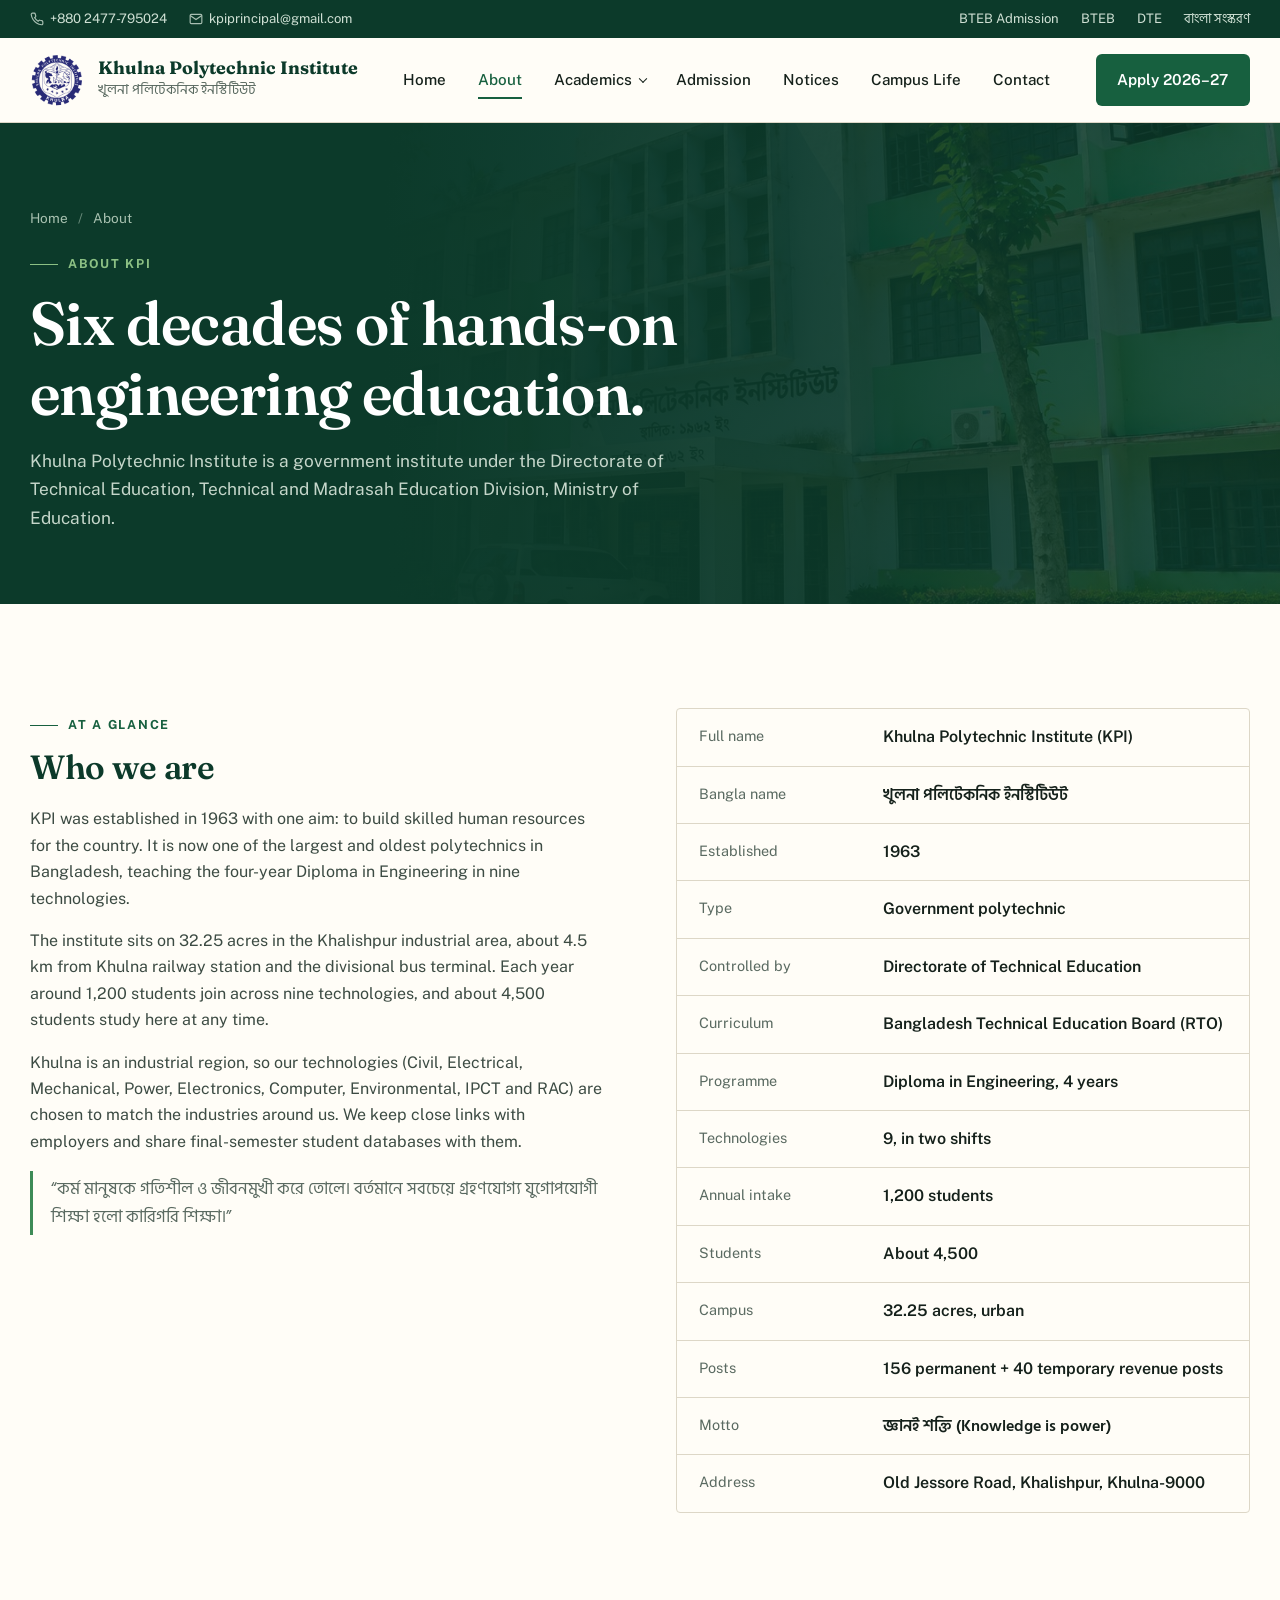
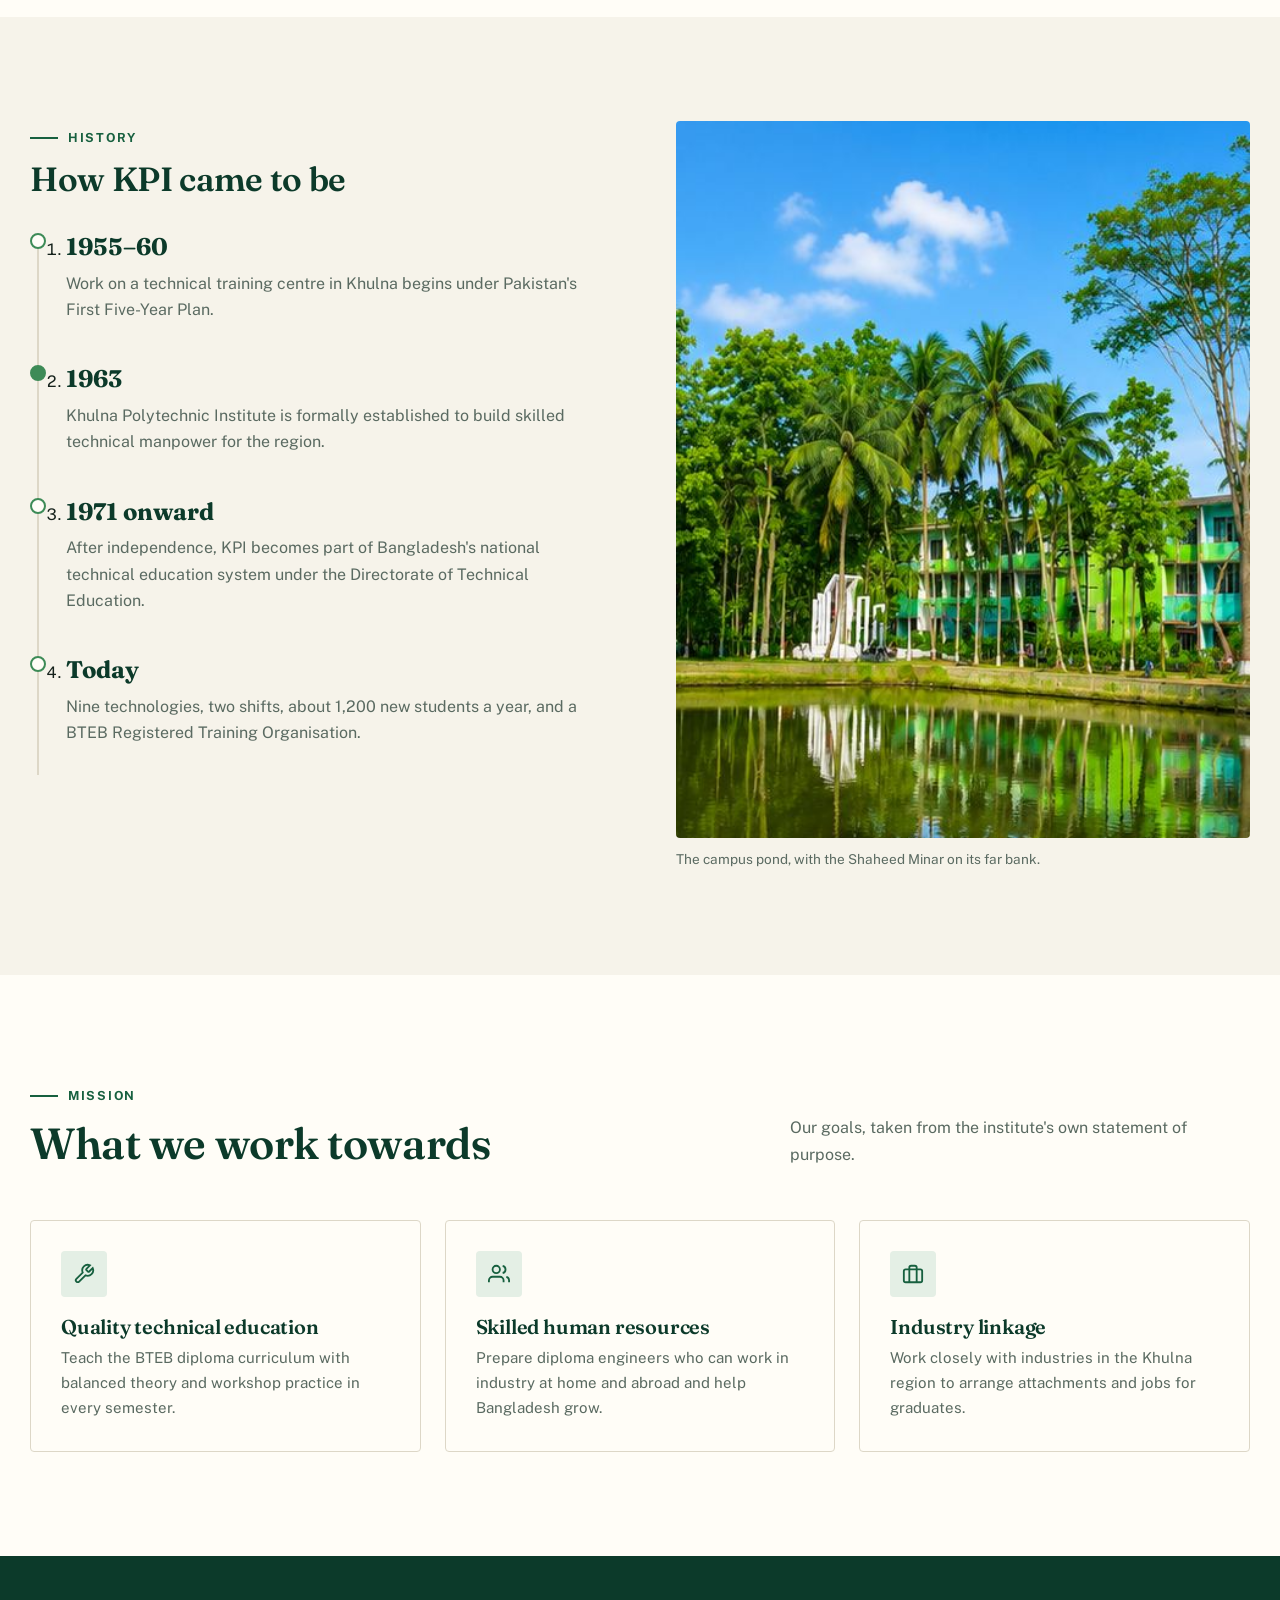
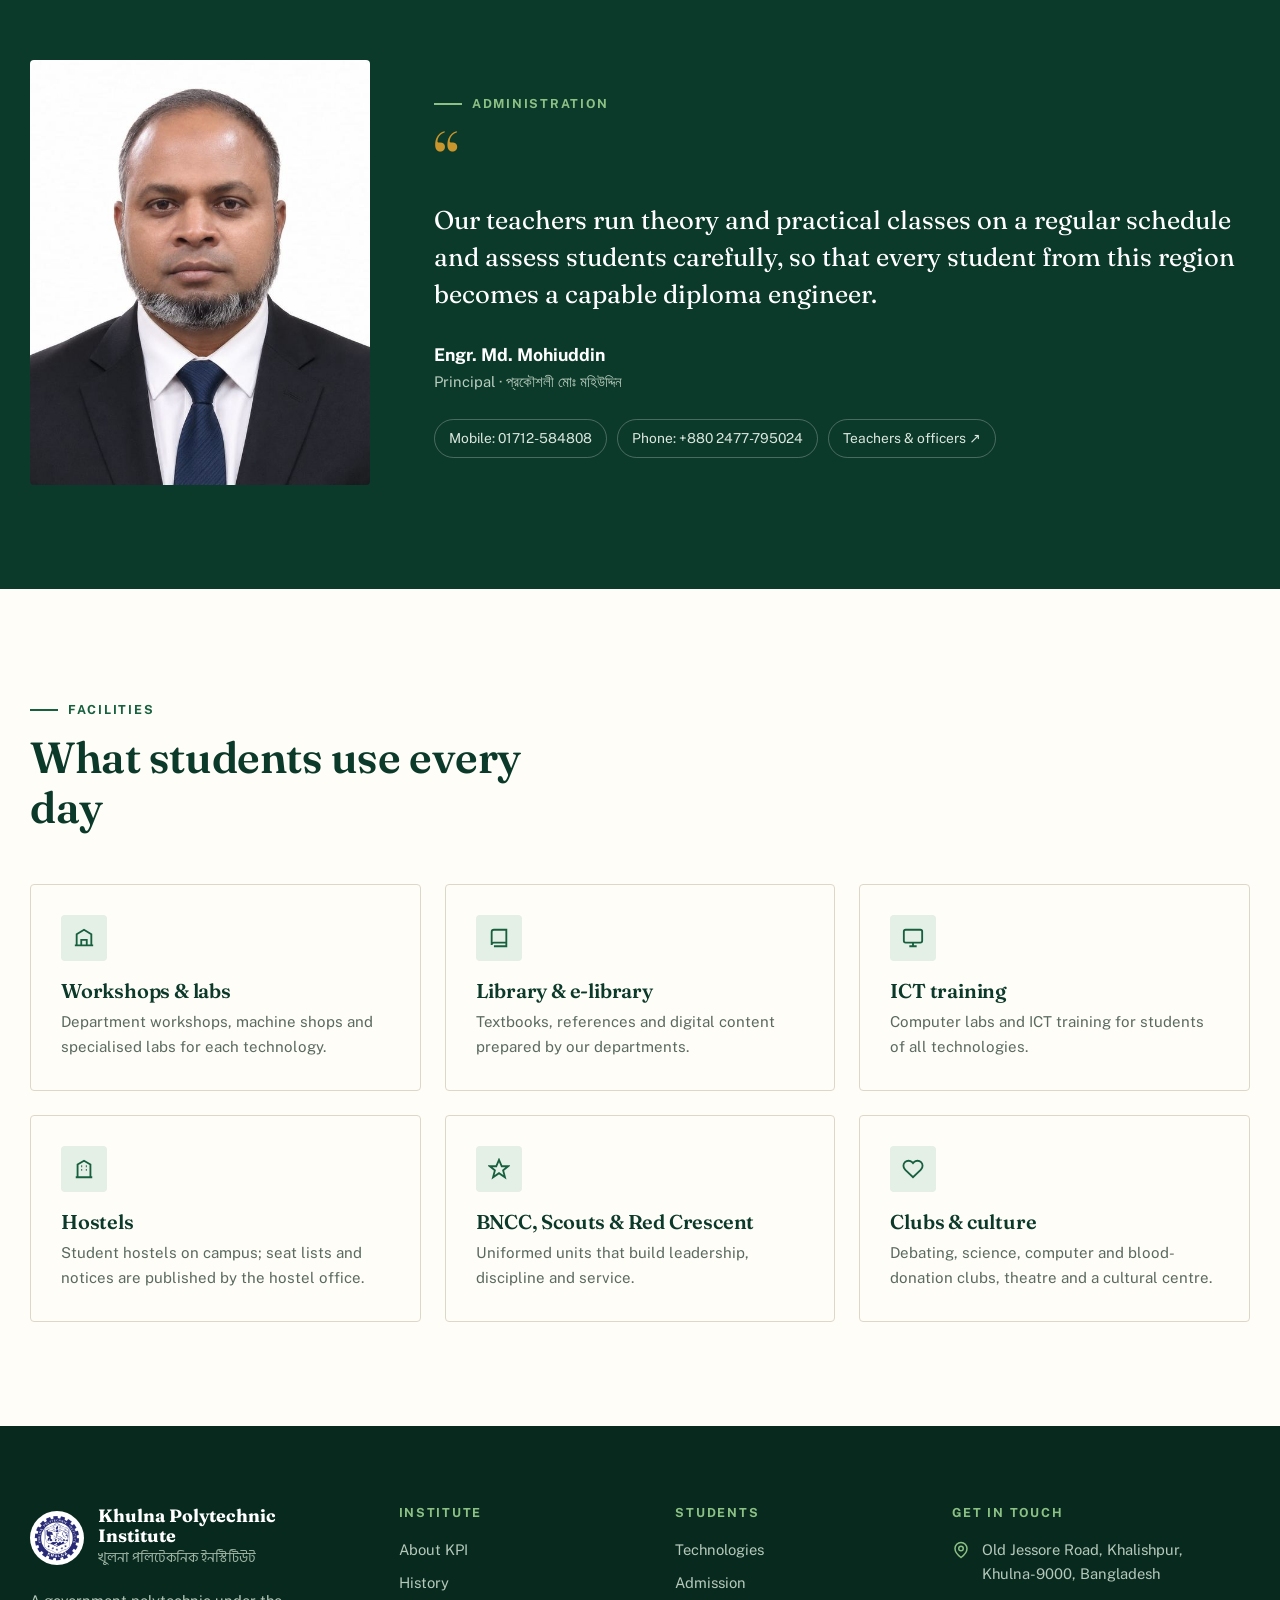
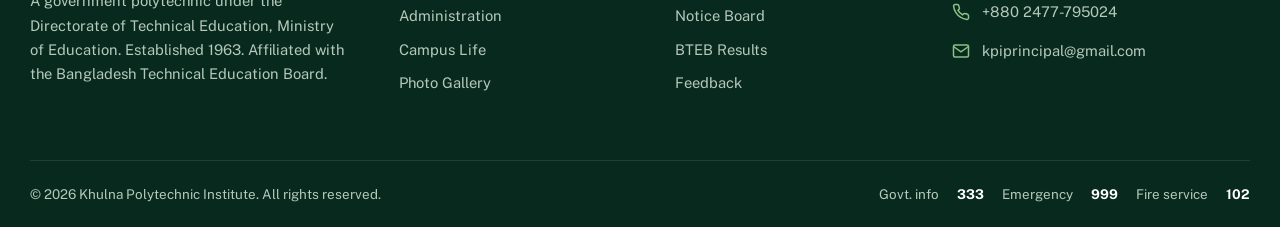
==== about.html @ 7070e3b2 "Khulna Polytechnic Institute website: 6-page HTML/CSS/JS site with green theme, plus homepage screen" ====
<!DOCTYPE html>
<html lang="en">
<head>
  <meta charset="UTF-8">
  <meta name="viewport" content="width=device-width, initial-scale=1.0">
  <title>About — Khulna Polytechnic Institute</title>
  <meta name="description" content="History, facts and administration of Khulna Polytechnic Institute, established in 1963 in Khalishpur, Khulna.">
  <meta name="theme-color" content="#0c3a2a">
  <link rel="icon" href="assets/img/kpi-logo.png">
  <link rel="preconnect" href="https://fonts.googleapis.com">
  <link rel="preconnect" href="https://fonts.gstatic.com" crossorigin>
  <link href="https://fonts.googleapis.com/css2?family=Fraunces:ital,opsz,wght@0,9..144,400;0,9..144,500;0,9..144,600;1,9..144,400&family=Hind+Siliguri:wght@400;500;600&family=Public+Sans:wght@400;500;600;700&display=swap" rel="stylesheet">
  <link rel="stylesheet" href="assets/css/style.css">
</head>
<body data-page="about">
<a class="skip" href="#main">Skip to content</a>

<div class="utility">
  <div class="wrap">
    <div class="contact-mini">
      <span><svg viewBox="0 0 24 24" fill="none" stroke="currentColor" stroke-width="2"><path d="M22 16.9v3a2 2 0 0 1-2.2 2 19.8 19.8 0 0 1-8.6-3.1 19.5 19.5 0 0 1-6-6A19.8 19.8 0 0 1 2.1 4.2 2 2 0 0 1 4.1 2h3a2 2 0 0 1 2 1.7c.1.9.4 1.8.7 2.7a2 2 0 0 1-.5 2.1L8 9.8a16 16 0 0 0 6 6l1.3-1.3a2 2 0 0 1 2.1-.4c.9.3 1.8.6 2.7.7a2 2 0 0 1 1.7 2z"/></svg>+880 2477-795024</span>
      <span><svg viewBox="0 0 24 24" fill="none" stroke="currentColor" stroke-width="2"><rect x="2" y="4" width="20" height="16" rx="2"/><path d="m22 6-10 7L2 6"/></svg>kpiprincipal@gmail.com</span>
    </div>
    <ul>
      <li><a href="https://btebadmission.gov.bd" target="_blank" rel="noopener">BTEB Admission</a></li>
      <li><a href="https://www.bteb.gov.bd" target="_blank" rel="noopener">BTEB</a></li>
      <li><a href="https://techedu.gov.bd" target="_blank" rel="noopener">DTE</a></li>
      <li><a href="https://khulna.polytech.gov.bd" target="_blank" rel="noopener" class="bn">বাংলা সংস্করণ</a></li>
    </ul>
  </div>
</div>

<header class="site-header">
  <div class="wrap">
    <a class="brand" href="index.html" aria-label="Khulna Polytechnic Institute — Home">
      <img src="assets/img/kpi-logo.png" alt="Khulna Polytechnic Institute logo" width="54" height="54">
      <span class="brand-text">
        <strong>Khulna Polytechnic Institute</strong>
        <small>খুলনা পলিটেকনিক ইনস্টিটিউট</small>
      </span>
    </a>

    <nav aria-label="Main">
      <ul class="nav" id="main-nav">
        <li><a href="index.html" data-page="home">Home</a></li>
        <li><a href="about.html" data-page="about" class="active" aria-current="page">About</a></li>
        <li class="has-drop">
          <a href="departments.html" data-page="departments">Academics</a>
          <div class="dropdown">
            <a href="departments.html#civil">Civil Technology <span>CT</span></a>
            <a href="departments.html#electrical">Electrical Technology <span>ET</span></a>
            <a href="departments.html#mechanical">Mechanical Technology <span>MT</span></a>
            <a href="departments.html#power">Power Technology <span>PT</span></a>
            <a href="departments.html#electronics">Electronics Technology <span>ENT</span></a>
            <a href="departments.html#computer">Computer Science &amp; Technology <span>CST</span></a>
            <a href="departments.html#environmental">Environmental Technology <span>ENVT</span></a>
            <a href="departments.html#ipct">Instrumentation &amp; Process Control <span>IPCT</span></a>
            <a href="departments.html#rac">Refrigeration &amp; Air Conditioning <span>RAC</span></a>
          </div>
        </li>
        <li><a href="admission.html" data-page="admission">Admission</a></li>
        <li><a href="notices.html" data-page="notices">Notices</a></li>
        <li><a href="index.html#campus-life" data-page="campus">Campus Life</a></li>
        <li><a href="contact.html" data-page="contact">Contact</a></li>
      </ul>
    </nav>

    <div class="header-cta">
      <a class="btn btn-primary" href="admission.html">Apply 2026–27</a>
      <button class="menu-toggle" aria-label="Open menu" aria-expanded="false" aria-controls="main-nav"><span></span></button>
    </div>
  </div>
</header>
<div class="scrim"></div>


<main id="main">
  <section class="page-hero">
    <div class="bg"><img src="assets/img/campus-main.jpg" alt=""></div>
    <div class="wrap">
      <ul class="crumbs"><li><a href="index.html">Home</a></li><li>About</li></ul>
      <span class="eyebrow">About KPI</span>
      <h1 class="reveal">Six decades of hands-on engineering education.</h1>
      <p class="reveal d1">Khulna Polytechnic Institute is a government institute under the Directorate of Technical Education, Technical and Madrasah Education Division, Ministry of Education.</p>
    </div>
  </section>

  <section class="section">
    <div class="wrap two-col">
      <div class="prose">
        <span class="eyebrow reveal">At a glance</span>
        <h2 class="reveal d1">Who we are</h2>
        <p class="reveal d2">KPI was established in 1963 with one aim: to build skilled human resources for the country. It is now one of the largest and oldest polytechnics in Bangladesh, teaching the four-year Diploma in Engineering in nine technologies.</p>
        <p class="reveal d2">The institute sits on 32.25 acres in the Khalishpur industrial area, about 4.5 km from Khulna railway station and the divisional bus terminal. Each year around 1,200 students join across nine technologies, and about 4,500 students study here at any time.</p>
        <p class="reveal d3">Khulna is an industrial region, so our technologies (Civil, Electrical, Mechanical, Power, Electronics, Computer, Environmental, IPCT and RAC) are chosen to match the industries around us. We keep close links with employers and share final-semester student databases with them.</p>
        <p class="bn-quote reveal d3">“কর্ম মানুষকে গতিশীল ও জীবনমুখী করে তোলে। বর্তমানে সবচেয়ে গ্রহণযোগ্য যুগোপযোগী শিক্ষা হলো কারিগরি শিক্ষা।”</p>
      </div>
      <div class="glance reveal d2">
        <dl>
          <div><dt>Full name</dt><dd>Khulna Polytechnic Institute (KPI)</dd></div>
          <div><dt>Bangla name</dt><dd class="bn">খুলনা পলিটেকনিক ইনস্টিটিউট</dd></div>
          <div><dt>Established</dt><dd>1963</dd></div>
          <div><dt>Type</dt><dd>Government polytechnic</dd></div>
          <div><dt>Controlled by</dt><dd>Directorate of Technical Education</dd></div>
          <div><dt>Curriculum</dt><dd>Bangladesh Technical Education Board (RTO)</dd></div>
          <div><dt>Programme</dt><dd>Diploma in Engineering, 4 years</dd></div>
          <div><dt>Technologies</dt><dd>9, in two shifts</dd></div>
          <div><dt>Annual intake</dt><dd>1,200 students</dd></div>
          <div><dt>Students</dt><dd>About 4,500</dd></div>
          <div><dt>Campus</dt><dd>32.25 acres, urban</dd></div>
          <div><dt>Posts</dt><dd>156 permanent + 40 temporary revenue posts</dd></div>
          <div><dt>Motto</dt><dd class="bn">জ্ঞানই শক্তি (Knowledge is power)</dd></div>
          <div><dt>Address</dt><dd>Old Jessore Road, Khalishpur, Khulna-9000</dd></div>
        </dl>
      </div>
    </div>
  </section>

  <section class="section alt" id="history">
    <div class="wrap two-col">
      <div>
        <span class="eyebrow reveal">History</span>
        <h2 class="reveal d1" style="font-size: 2.1rem; color: var(--forest); margin: 12px 0 28px">How KPI came to be</h2>
        <ol class="timeline">
          <li class="reveal"><b>1955–60</b><p>Work on a technical training centre in Khulna begins under Pakistan's First Five-Year Plan.</p></li>
          <li class="reveal d1 on"><b>1963</b><p>Khulna Polytechnic Institute is formally established to build skilled technical manpower for the region.</p></li>
          <li class="reveal d2"><b>1971 onward</b><p>After independence, KPI becomes part of Bangladesh's national technical education system under the Directorate of Technical Education.</p></li>
          <li class="reveal d3"><b>Today</b><p>Nine technologies, two shifts, about 1,200 new students a year, and a BTEB Registered Training Organisation.</p></li>
        </ol>
      </div>
      <figure class="reveal d2" style="margin: 0">
        <img src="assets/img/campus-pond.jpg" alt="Campus pond, palm trees and academic buildings" style="border-radius: 4px; width: 100%; aspect-ratio: 4/5; object-fit: cover" loading="lazy">
        <figcaption style="font-size: .85rem; color: var(--muted); margin-top: 10px">The campus pond, with the Shaheed Minar on its far bank.</figcaption>
      </figure>
    </div>
  </section>

  <section class="section">
    <div class="wrap">
      <div class="section-head">
        <div>
          <span class="eyebrow reveal">Mission</span>
          <h2 class="reveal d1">What we work towards</h2>
        </div>
        <p class="reveal d2">Our goals, taken from the institute's own statement of purpose.</p>
      </div>
      <div class="cards-3">
        <div class="card reveal">
          <div class="ico"><svg viewBox="0 0 24 24" fill="none" stroke="currentColor" stroke-width="2"><path d="M14.7 6.3a1 1 0 0 0 0 1.4l1.6 1.6a1 1 0 0 0 1.4 0l3.8-3.8a6 6 0 0 1-7.9 7.9l-6.9 6.9a2.1 2.1 0 0 1-3-3l6.9-6.9a6 6 0 0 1 7.9-7.9l-3.8 3.8z"/></svg></div>
          <h3>Quality technical education</h3>
          <p>Teach the BTEB diploma curriculum with balanced theory and workshop practice in every semester.</p>
        </div>
        <div class="card reveal d1">
          <div class="ico"><svg viewBox="0 0 24 24" fill="none" stroke="currentColor" stroke-width="2"><path d="M17 21v-2a4 4 0 0 0-4-4H5a4 4 0 0 0-4 4v2"/><circle cx="9" cy="7" r="4"/><path d="M23 21v-2a4 4 0 0 0-3-3.9M16 3.1a4 4 0 0 1 0 7.8"/></svg></div>
          <h3>Skilled human resources</h3>
          <p>Prepare diploma engineers who can work in industry at home and abroad and help Bangladesh grow.</p>
        </div>
        <div class="card reveal d2">
          <div class="ico"><svg viewBox="0 0 24 24" fill="none" stroke="currentColor" stroke-width="2"><rect x="2" y="7" width="20" height="14" rx="2"/><path d="M16 21V5a2 2 0 0 0-2-2h-4a2 2 0 0 0-2 2v16"/></svg></div>
          <h3>Industry linkage</h3>
          <p>Work closely with industries in the Khulna region to arrange attachments and jobs for graduates.</p>
        </div>
      </div>
    </div>
  </section>

  <section class="section dark" id="administration">
    <div class="wrap principal">
      <div class="principal-photo reveal">
        <img src="assets/img/principal.jpg" alt="Engr. Md. Mohiuddin, Principal" loading="lazy">
      </div>
      <div>
        <span class="eyebrow reveal">Administration</span>
        <blockquote class="reveal d1">
          <p>Our teachers run theory and practical classes on a regular schedule and assess students carefully, so that every student from this region becomes a capable diploma engineer.</p>
          <cite><b>Engr. Md. Mohiuddin</b><span>Principal · প্রকৌশলী মোঃ মহিউদ্দিন</span></cite>
        </blockquote>
        <div class="contact-pills reveal d2">
          <span class="pill">Mobile: 01712-584808</span>
          <span class="pill">Phone: +880 2477-795024</span>
          <a class="pill" href="https://khulna.polytech.gov.bd/pages/staff-profiles" target="_blank" rel="noopener">Teachers &amp; officers ↗</a>
        </div>
      </div>
    </div>
  </section>

  <section class="section">
    <div class="wrap">
      <div class="section-head">
        <div>
          <span class="eyebrow reveal">Facilities</span>
          <h2 class="reveal d1">What students use every day</h2>
        </div>
      </div>
      <div class="cards-3">
        <div class="card reveal"><div class="ico"><svg viewBox="0 0 24 24" fill="none" stroke="currentColor" stroke-width="2"><path d="M2 20h20M4 20V8l8-5 8 5v12M9 20v-6h6v6"/></svg></div><h3>Workshops &amp; labs</h3><p>Department workshops, machine shops and specialised labs for each technology.</p></div>
        <div class="card reveal d1"><div class="ico"><svg viewBox="0 0 24 24" fill="none" stroke="currentColor" stroke-width="2"><path d="M4 19.5A2.5 2.5 0 0 1 6.5 17H20V3H6.5A2.5 2.5 0 0 0 4 5.5v14zM20 17v4H6.5"/></svg></div><h3>Library &amp; e-library</h3><p>Textbooks, references and digital content prepared by our departments.</p></div>
        <div class="card reveal d2"><div class="ico"><svg viewBox="0 0 24 24" fill="none" stroke="currentColor" stroke-width="2"><rect x="2" y="3" width="20" height="14" rx="2"/><path d="M8 21h8M12 17v4"/></svg></div><h3>ICT training</h3><p>Computer labs and ICT training for students of all technologies.</p></div>
        <div class="card reveal"><div class="ico"><svg viewBox="0 0 24 24" fill="none" stroke="currentColor" stroke-width="2"><path d="M3 21h18M5 21V7l7-4 7 4v14M9 9h1M14 9h1M9 13h1M14 13h1"/></svg></div><h3>Hostels</h3><p>Student hostels on campus; seat lists and notices are published by the hostel office.</p></div>
        <div class="card reveal d1"><div class="ico"><svg viewBox="0 0 24 24" fill="none" stroke="currentColor" stroke-width="2"><path d="M12 2l3 7h7l-5.5 4.5 2 7.5L12 16.5 5.5 21l2-7.5L2 9h7z"/></svg></div><h3>BNCC, Scouts &amp; Red Crescent</h3><p>Uniformed units that build leadership, discipline and service.</p></div>
        <div class="card reveal d2"><div class="ico"><svg viewBox="0 0 24 24" fill="none" stroke="currentColor" stroke-width="2"><path d="M20.8 4.6a5.5 5.5 0 0 0-7.8 0L12 5.7l-1-1.1a5.5 5.5 0 0 0-7.8 7.8l1 1.1L12 21l7.8-7.5 1-1.1a5.5 5.5 0 0 0 0-7.8z"/></svg></div><h3>Clubs &amp; culture</h3><p>Debating, science, computer and blood-donation clubs, theatre and a cultural centre.</p></div>
      </div>
    </div>
  </section>
</main>

<footer class="site-footer">
  <div class="wrap">
    <div class="footer-top">
      <div>
        <a class="brand" href="index.html">
          <img src="assets/img/kpi-logo.png" alt="" width="54" height="54">
          <span class="brand-text">
            <strong>Khulna Polytechnic Institute</strong>
            <small>খুলনা পলিটেকনিক ইনস্টিটিউট</small>
          </span>
        </a>
        <p class="footer-about">A government polytechnic under the Directorate of Technical Education, Ministry of Education. Established 1963. Affiliated with the Bangladesh Technical Education Board.</p>
      </div>
      <div>
        <h4>Institute</h4>
        <ul class="footer-links">
          <li><a href="about.html">About KPI</a></li>
          <li><a href="about.html#history">History</a></li>
          <li><a href="about.html#administration">Administration</a></li>
          <li><a href="index.html#campus-life">Campus Life</a></li>
          <li><a href="index.html#gallery">Photo Gallery</a></li>
        </ul>
      </div>
      <div>
        <h4>Students</h4>
        <ul class="footer-links">
          <li><a href="departments.html">Technologies</a></li>
          <li><a href="admission.html">Admission</a></li>
          <li><a href="notices.html">Notice Board</a></li>
          <li><a href="https://www.bteb.gov.bd" target="_blank" rel="noopener">BTEB Results</a></li>
          <li><a href="contact.html">Feedback</a></li>
        </ul>
      </div>
      <div>
        <h4>Get in touch</h4>
        <ul class="footer-contact">
          <li><svg viewBox="0 0 24 24" fill="none" stroke="currentColor" stroke-width="2"><path d="M20 10c0 6-8 12-8 12S4 16 4 10a8 8 0 1 1 16 0z"/><circle cx="12" cy="10" r="3"/></svg><span>Old Jessore Road, Khalishpur,<br>Khulna-9000, Bangladesh</span></li>
          <li><svg viewBox="0 0 24 24" fill="none" stroke="currentColor" stroke-width="2"><path d="M22 16.9v3a2 2 0 0 1-2.2 2 19.8 19.8 0 0 1-8.6-3.1 19.5 19.5 0 0 1-6-6A19.8 19.8 0 0 1 2.1 4.2 2 2 0 0 1 4.1 2h3a2 2 0 0 1 2 1.7c.1.9.4 1.8.7 2.7a2 2 0 0 1-.5 2.1L8 9.8a16 16 0 0 0 6 6l1.3-1.3a2 2 0 0 1 2.1-.4c.9.3 1.8.6 2.7.7a2 2 0 0 1 1.7 2z"/></svg><a href="tel:+8802477795024">+880 2477-795024</a></li>
          <li><svg viewBox="0 0 24 24" fill="none" stroke="currentColor" stroke-width="2"><rect x="2" y="4" width="20" height="16" rx="2"/><path d="m22 6-10 7L2 6"/></svg><a href="mailto:kpiprincipal@gmail.com">kpiprincipal@gmail.com</a></li>
        </ul>
      </div>
    </div>
    <div class="footer-bottom">
      <span>© <span data-year>2026</span> Khulna Polytechnic Institute. All rights reserved.</span>
      <span class="hotlines">Govt. info <b>333</b> Emergency <b>999</b> Fire service <b>102</b></span>
    </div>
  </div>
</footer>

<button class="to-top" aria-label="Back to top"><svg viewBox="0 0 24 24" fill="none" stroke="currentColor" stroke-width="2.4"><path d="M12 19V5M5 12l7-7 7 7"/></svg></button>
<script src="assets/js/main.js"></script>

</body>
</html>
---- assets/css/style.css ----
/* ==========================================================
   Khulna Polytechnic Institute — main stylesheet
   ========================================================== */

:root {
  --forest: #0c3a2a;
  --forest-2: #114a36;
  --green: #17603f;
  --leaf: #3d8b57;
  --sprout: #8cc084;
  --mint: #e4efe5;
  --cream: #f6f3ea;
  --paper: #fffdf7;
  --ink: #15211b;
  --muted: #5a6a61;
  --line: #ddd7c7;
  --gold: #c8962c;
  --danger: #b4432f;

  --serif: "Fraunces", Georgia, "Times New Roman", serif;
  --sans: "Public Sans", "Segoe UI", system-ui, sans-serif;
  --bn: "Hind Siliguri", "Public Sans", sans-serif;

  --wrap: 1220px;
  --radius: 6px;
  --shadow: 0 1px 2px rgba(12, 58, 42, .06), 0 12px 32px -12px rgba(12, 58, 42, .18);
  --ease: cubic-bezier(.2, .7, .2, 1);
}

*,
*::before,
*::after { box-sizing: border-box; }

html { scroll-behavior: smooth; }

body {
  margin: 0;
  overflow-x: clip;
  font-family: var(--sans);
  font-size: 16px;
  line-height: 1.65;
  color: var(--ink);
  background: var(--paper);
  -webkit-font-smoothing: antialiased;
}

img { max-width: 100%; display: block; }
a { color: inherit; text-decoration: none; }
button { font: inherit; cursor: pointer; }
ul { margin: 0; padding: 0; list-style: none; }
h1, h2, h3, h4 { font-family: var(--serif); font-weight: 600; line-height: 1.15; margin: 0; letter-spacing: -.01em; }
p { margin: 0 0 1em; }
.bn { font-family: var(--bn); }

.wrap { width: min(var(--wrap), 100% - 40px); margin-inline: auto; }

.skip {
  position: absolute; left: -999px; top: 8px; z-index: 999;
  background: var(--gold); color: var(--ink); padding: 8px 14px; border-radius: var(--radius);
}
.skip:focus { left: 12px; }

:focus-visible { outline: 2px solid var(--gold); outline-offset: 3px; }

/* ---------- Buttons ---------- */
.btn {
  display: inline-flex; align-items: center; gap: .55em;
  padding: .85em 1.35em; border-radius: var(--radius);
  font-weight: 600; font-size: .95rem; border: 1.5px solid transparent;
  transition: background .25s var(--ease), color .25s var(--ease), border-color .25s, transform .25s var(--ease);
}
.btn svg { width: 16px; height: 16px; transition: transform .25s var(--ease); }
.btn:hover svg { transform: translateX(3px); }
.btn-primary { background: var(--green); color: #fff; }
.btn-primary:hover { background: var(--forest); }
.btn-gold { background: var(--gold); color: var(--forest); }
.btn-gold:hover { background: #dba940; }
.btn-ghost { border-color: currentColor; }
.btn-ghost:hover { background: var(--ink); color: var(--paper); border-color: var(--ink); }
.btn-ghost.light:hover { background: #fff; color: var(--forest); border-color: #fff; }

.link-arrow {
  display: inline-flex; align-items: center; gap: .4em;
  font-weight: 600; color: var(--green);
  border-bottom: 1.5px solid currentColor; padding-bottom: 2px;
}
.link-arrow:hover { color: var(--forest); }

/* ---------- Utility bar ---------- */
.utility {
  background: var(--forest); color: #cfe0d4; font-size: .82rem;
}
.utility .wrap { display: flex; justify-content: space-between; align-items: center; gap: 20px; min-height: 38px; }
.utility ul { display: flex; gap: 22px; flex-wrap: wrap; }
.utility a:hover { color: #fff; }
.utility .contact-mini { display: flex; gap: 22px; }
.utility .contact-mini span { display: inline-flex; align-items: center; gap: 6px; }
.utility svg { width: 14px; height: 14px; opacity: .8; }

/* ---------- Header ---------- */
.site-header {
  position: sticky; top: 0; z-index: 50;
  background: rgba(255, 253, 247, .94);
  backdrop-filter: saturate(1.4) blur(10px);
  border-bottom: 1px solid var(--line);
  transition: box-shadow .3s;
}
.site-header.scrolled { box-shadow: 0 6px 24px -14px rgba(12, 58, 42, .35); }
.site-header .wrap { display: flex; align-items: center; justify-content: space-between; gap: 24px; height: 84px; transition: height .3s var(--ease); }
.site-header.scrolled .wrap { height: 68px; }

.brand { display: flex; align-items: center; gap: 14px; }
.brand img { width: 54px; height: 54px; transition: width .3s, height .3s; }
.site-header.scrolled .brand img { width: 44px; height: 44px; }
.brand-text strong { display: block; font-family: var(--serif); font-size: 1.12rem; line-height: 1.15; color: var(--forest); }
.brand-text small { display: block; font-family: var(--bn); font-size: .86rem; color: var(--muted); }

.nav { display: flex; align-items: center; gap: 4px; }
.nav > li { position: relative; }
.nav > li > a {
  display: block; padding: 10px 14px; font-weight: 500; font-size: .95rem; color: var(--ink);
  position: relative;
}
.nav > li > a::after {
  content: ""; position: absolute; left: 14px; right: 14px; bottom: 4px; height: 2px;
  background: var(--green); transform: scaleX(0); transform-origin: left; transition: transform .3s var(--ease);
}
.nav > li > a:hover::after,
.nav > li > a.active::after { transform: scaleX(1); }
.nav > li > a.active { color: var(--green); }
.nav .has-drop > a { padding-right: 26px; }
.nav .has-drop > a::before {
  content: ""; position: absolute; right: 12px; top: 50%; width: 6px; height: 6px;
  border-right: 1.5px solid currentColor; border-bottom: 1.5px solid currentColor;
  transform: translateY(-70%) rotate(45deg);
}

.dropdown {
  position: absolute; top: calc(100% + 8px); left: 0; min-width: 300px;
  background: var(--paper); border: 1px solid var(--line); border-radius: var(--radius);
  box-shadow: var(--shadow); padding: 10px;
  opacity: 0; visibility: hidden; transform: translateY(8px);
  transition: opacity .25s, transform .25s var(--ease), visibility .25s;
}
.has-drop:hover .dropdown,
.has-drop:focus-within .dropdown { opacity: 1; visibility: visible; transform: translateY(0); }
.dropdown a { display: flex; justify-content: space-between; gap: 16px; padding: 8px 12px; border-radius: 4px; font-size: .92rem; }
.dropdown a span { color: var(--muted); font-size: .78rem; font-weight: 600; letter-spacing: .04em; }
.dropdown a:hover { background: var(--mint); color: var(--forest); }

.header-cta { display: flex; align-items: center; gap: 10px; }
.menu-toggle { display: none; background: none; border: 0; width: 44px; height: 44px; position: relative; }
.menu-toggle span,
.menu-toggle span::before,
.menu-toggle span::after {
  position: absolute; left: 11px; width: 22px; height: 2px; background: var(--forest); content: "";
  transition: transform .3s var(--ease), background .2s;
}
.menu-toggle span { top: 21px; }
.menu-toggle span::before { left: 0; top: -7px; }
.menu-toggle span::after { left: 0; top: 7px; }
.menu-open .menu-toggle span { background: transparent; }
.menu-open .menu-toggle span::before { transform: translateY(7px) rotate(45deg); }
.menu-open .menu-toggle span::after { transform: translateY(-7px) rotate(-45deg); }

/* ---------- Hero (home) ---------- */
.hero { position: relative; background: var(--cream); overflow: hidden; }
.hero .wrap {
  display: grid; grid-template-columns: 1.1fr 1fr; gap: 56px; align-items: center;
  padding: 72px 0 96px;
}
.eyebrow {
  display: inline-flex; align-items: center; gap: 10px;
  font-size: .78rem; font-weight: 700; letter-spacing: .14em; text-transform: uppercase; color: var(--green);
}
.eyebrow.bn { font-family: var(--bn); letter-spacing: 0; text-transform: none; font-size: .95rem; font-weight: 600; }
.eyebrow::before { content: ""; width: 28px; height: 1.5px; background: currentColor; }
.hero h1 { font-size: clamp(2.3rem, 4.2vw, 3.6rem); margin: 18px 0 22px; color: var(--forest); }
.hero h1 em { font-style: italic; font-weight: 400; color: var(--leaf); }
.hero-lead { font-size: 1.12rem; color: var(--muted); max-width: 52ch; }
.hero-actions { display: flex; gap: 12px; flex-wrap: wrap; margin-top: 30px; }
.hero-motto {
  display: flex; align-items: center; gap: 16px; margin-top: 42px; padding-top: 22px;
  border-top: 1px solid var(--line); color: var(--muted); font-size: .9rem;
}
.hero-motto strong { font-family: var(--bn); font-size: 1.5rem; color: var(--forest); font-weight: 600; }

.hero-media { position: relative; }
.hero-frame {
  position: relative; border-radius: 4px; overflow: hidden; aspect-ratio: 4 / 3.3;
  box-shadow: 0 30px 60px -30px rgba(12, 58, 42, .55);
}
.hero-frame img { width: 100%; height: 100%; object-fit: cover; animation: slowzoom 22s ease-in-out infinite alternate; }
@keyframes slowzoom { from { transform: scale(1.02); } to { transform: scale(1.12) translate(-1%, 1%); } }
.hero-media::before {
  content: ""; position: absolute; inset: 22px -22px -22px 22px; border: 1.5px solid var(--leaf); border-radius: 4px; z-index: -1;
}
.hero-caption {
  position: absolute; left: -28px; bottom: 34px; background: var(--forest); color: #fff;
  padding: 16px 20px; border-radius: 4px; max-width: 250px; box-shadow: var(--shadow);
}
.hero-caption b { display: block; font-family: var(--serif); font-size: 1.9rem; line-height: 1; color: var(--sprout); }
.hero-caption span { font-size: .84rem; color: #cfe0d4; }

/* ---------- Notice ticker ---------- */
.ticker { background: var(--green); color: #fff; }
.ticker .wrap { display: flex; align-items: stretch; height: 52px; overflow: hidden; }
.ticker-label {
  flex: none; display: flex; align-items: center; gap: 10px; padding-right: 22px; margin-right: 22px;
  border-right: 1px solid rgba(255, 255, 255, .25); font-weight: 700; font-size: .82rem; letter-spacing: .1em; text-transform: uppercase;
}
.pulse { width: 8px; height: 8px; border-radius: 50%; background: var(--gold); box-shadow: 0 0 0 0 rgba(200, 150, 44, .7); animation: pulse 1.8s infinite; }
@keyframes pulse { 70% { box-shadow: 0 0 0 10px rgba(200, 150, 44, 0); } 100% { box-shadow: 0 0 0 0 rgba(200, 150, 44, 0); } }
.ticker-track { position: relative; flex: 1; min-width: 0; overflow: hidden; mask-image: linear-gradient(90deg, transparent, #000 4%, #000 96%, transparent); }
.ticker-move { display: flex; gap: 56px; align-items: center; height: 100%; width: max-content; animation: ticker 40s linear infinite; }
.ticker:hover .ticker-move { animation-play-state: paused; }
.ticker-move a { font-family: var(--bn); white-space: nowrap; display: inline-flex; gap: 10px; align-items: center; }
.ticker-move a:hover { text-decoration: underline; }
.ticker-move time { font-family: var(--sans); font-size: .78rem; color: var(--sprout); font-weight: 600; }
@keyframes ticker { to { transform: translateX(-50%); } }

/* ---------- Sections ---------- */
.section { padding: 104px 0; }
.section.tight { padding: 72px 0; }
.section.alt { background: var(--cream); }
.section.dark { background: var(--forest); color: #e7efe9; }
.section-head { display: flex; justify-content: space-between; align-items: end; gap: 40px; margin-bottom: 52px; }
.section-head h2 { font-size: clamp(2rem, 3.4vw, 2.9rem); color: var(--forest); margin-top: 12px; max-width: 18ch; }
.section.dark .section-head h2 { color: #fff; }
.section.dark .eyebrow { color: var(--sprout); }
.section-head p { max-width: 46ch; color: var(--muted); margin: 0; }
.section.dark .section-head p { color: #b9cdbf; }

/* ---------- Facts strip ---------- */
.facts { border-bottom: 1px solid var(--line); background: var(--paper); }
.facts ul { display: grid; grid-template-columns: repeat(6, 1fr); }
.facts li { padding: 34px 20px; border-left: 1px solid var(--line); }
.facts li:first-child { border-left: 0; padding-left: 0; }
.facts b { display: block; font-family: var(--serif); font-size: 2.4rem; font-weight: 500; color: var(--forest); line-height: 1.05; }
.facts span { font-size: .86rem; color: var(--muted); }

/* ---------- About / intro ---------- */
.intro { display: grid; grid-template-columns: 1fr 1fr; gap: 80px; align-items: center; }
.intro-photos { position: relative; height: 560px; }
.intro-photos figure { margin: 0; position: absolute; overflow: hidden; border-radius: 4px; box-shadow: var(--shadow); }
.intro-photos figure img { width: 100%; height: 100%; object-fit: cover; transition: transform .8s var(--ease); }
.intro-photos figure:hover img { transform: scale(1.05); }
.intro-photos .p1 { left: 0; top: 0; width: 62%; height: 78%; }
.intro-photos .p2 { right: 0; bottom: 0; width: 52%; height: 52%; border: 8px solid var(--paper); }
.intro-photos .stamp {
  position: absolute; right: 8%; top: 6%; width: 128px; height: 128px; border-radius: 50%;
  background: var(--gold); color: var(--forest); display: grid; place-items: center; text-align: center;
  font-family: var(--serif); line-height: 1.05; font-size: .82rem; font-weight: 600;
  animation: spin 30s linear infinite;
}
.stamp b { font-size: 2rem; display: block; }
.stamp .inner { animation: spin 30s linear infinite reverse; }
@keyframes spin { to { transform: rotate(360deg); } }
.intro-text h2 { font-size: clamp(2rem, 3.2vw, 2.7rem); color: var(--forest); margin: 14px 0 22px; }
.intro-text p { color: var(--muted); }
.checks { display: grid; grid-template-columns: 1fr 1fr; gap: 12px 24px; margin: 26px 0 32px; }
.checks li { display: flex; gap: 10px; font-weight: 500; font-size: .95rem; }
.checks li::before {
  content: ""; flex: none; width: 18px; height: 18px; margin-top: 4px; border-radius: 50%;
  background: var(--mint) url("data:image/svg+xml,%3Csvg xmlns='http://www.w3.org/2000/svg' viewBox='0 0 24 24' fill='none' stroke='%2317603f' stroke-width='3'%3E%3Cpath d='M5 12l5 5L20 7'/%3E%3C/svg%3E") center/11px no-repeat;
}

/* ---------- Principal ---------- */
.principal { display: grid; grid-template-columns: 340px 1fr; gap: 64px; align-items: center; }
.principal-photo { position: relative; }
.principal-photo img { border-radius: 4px; aspect-ratio: 4 / 5; object-fit: cover; object-position: top; width: 100%; filter: saturate(.95); }
.principal-photo::after {
  content: ""; position: absolute; inset: auto -16px -16px auto; width: 60%; height: 60%;
  background: repeating-linear-gradient(-45deg, var(--sprout) 0 2px, transparent 2px 9px); opacity: .45; z-index: -1;
}
.principal blockquote { margin: 26px 0 0; }
.principal blockquote p {
  font-family: var(--serif); font-size: clamp(1.25rem, 2vw, 1.6rem); font-weight: 400; line-height: 1.45; color: #fff;
}
.principal blockquote p::before { content: "“"; display: block; font-size: 5rem; line-height: .6; color: var(--gold); margin-bottom: 14px; }
.principal cite { display: block; font-style: normal; margin-top: 26px; }
.principal cite b { display: block; color: #fff; font-size: 1.1rem; }
.principal cite span { color: #b9cdbf; font-size: .92rem; }
.principal .contact-pills { display: flex; flex-wrap: wrap; gap: 10px; margin-top: 24px; }
.pill {
  display: inline-flex; align-items: center; gap: 8px; padding: 7px 14px; border-radius: 99px;
  border: 1px solid rgba(255, 255, 255, .25); font-size: .86rem; color: #dbe7df;
}
.pill svg { width: 14px; height: 14px; }

/* ---------- Technologies list (home) ---------- */
.tech-list { border-top: 1px solid var(--line); position: relative; }
.tech-row {
  display: grid; grid-template-columns: 70px 1.3fr 1fr 150px 40px; align-items: center; gap: 20px;
  padding: 24px 6px; border-bottom: 1px solid var(--line); position: relative;
  transition: background .35s var(--ease), padding .35s var(--ease);
}
.tech-row:hover { background: var(--mint); padding-left: 20px; padding-right: 20px; }
.tech-row .num { font-family: var(--serif); color: var(--leaf); font-size: 1.05rem; }
.tech-row h3 { font-size: 1.45rem; color: var(--forest); }
.tech-row h3 small { display: block; font-family: var(--bn); font-weight: 400; font-size: .92rem; color: var(--muted); margin-top: 4px; letter-spacing: 0; }
.tech-row p { margin: 0; font-size: .92rem; color: var(--muted); }
.tech-row .seats { font-size: .85rem; color: var(--muted); }
.tech-row .seats b { display: block; font-family: var(--serif); font-size: 1.35rem; color: var(--ink); font-weight: 500; }
.tech-row .go {
  width: 40px; height: 40px; border-radius: 50%; border: 1px solid var(--line); display: grid; place-items: center;
  transition: background .3s, color .3s, transform .35s var(--ease), border-color .3s;
}
.tech-row .go svg { width: 16px; height: 16px; }
.tech-row:hover .go { background: var(--green); color: #fff; border-color: var(--green); transform: rotate(-45deg); }
.tech-thumb { display: none; }

.hover-preview {
  position: fixed; top: 0; left: 0; width: 280px; height: 200px; pointer-events: none; z-index: 40;
  border-radius: 4px; overflow: hidden; box-shadow: var(--shadow);
  opacity: 0; transform: translate(-50%, -50%) scale(.85); transition: opacity .25s, transform .3s var(--ease);
}
.hover-preview.show { opacity: 1; transform: translate(-50%, -50%) scale(1); }
.hover-preview img { width: 100%; height: 100%; object-fit: cover; }

/* ---------- Admission steps ---------- */
.steps { display: grid; grid-template-columns: repeat(4, 1fr); counter-reset: step; position: relative; }
.steps::before { content: ""; position: absolute; top: 27px; left: 28px; right: 12%; height: 1.5px; background: repeating-linear-gradient(90deg, var(--leaf) 0 6px, transparent 6px 12px); }
.step { position: relative; padding-right: 28px; }
.step::before {
  counter-increment: step; content: counter(step, decimal-leading-zero);
  display: grid; place-items: center; width: 56px; height: 56px; border-radius: 50%;
  background: var(--paper); border: 1.5px solid var(--leaf); color: var(--green);
  font-family: var(--serif); font-size: 1.1rem; font-weight: 600; margin-bottom: 22px; position: relative;
  transition: background .3s, color .3s;
}
.step:hover::before { background: var(--green); color: #fff; }
.step h3 { font-size: 1.2rem; margin-bottom: 8px; color: var(--forest); }
.step p { color: var(--muted); font-size: .94rem; }

.admit-banner {
  margin-top: 64px; display: grid; grid-template-columns: 1.3fr 1fr; overflow: hidden; border-radius: 4px; background: var(--forest); color: #fff;
}
.admit-banner .txt { padding: 48px; }
.admit-banner h3 { font-size: 2rem; margin: 10px 0 14px; }
.admit-banner p { color: #b9cdbf; }
.admit-banner img { width: 100%; height: 0; min-height: 100%; object-fit: cover; }

/* ---------- Notices & news ---------- */
.board { display: grid; grid-template-columns: 1.15fr 1fr; gap: 56px; }
.board-col h3 { font-size: 1.6rem; color: var(--forest); }
.board-top { display: flex; justify-content: space-between; align-items: center; gap: 12px; margin-bottom: 18px; flex-wrap: wrap; }

.tabs { display: flex; gap: 6px; flex-wrap: wrap; }
.tab {
  background: none; border: 1px solid var(--line); border-radius: 99px; padding: 6px 14px; font-size: .84rem; color: var(--muted);
  transition: all .2s;
}
.tab:hover { border-color: var(--green); color: var(--green); }
.tab.active { background: var(--green); border-color: var(--green); color: #fff; }

.notice-list li { border-bottom: 1px solid var(--line); }
.notice-list li.hide { display: none; }
.notice {
  display: grid; grid-template-columns: 64px 1fr auto; gap: 18px; align-items: center; padding: 16px 0;
  transition: padding .3s var(--ease);
}
.notice:hover { padding-left: 8px; }
.date-chip {
  text-align: center; border: 1px solid var(--line); border-radius: 4px; padding: 6px 0; background: var(--paper);
  line-height: 1.1; transition: background .3s, border-color .3s;
}
.notice:hover .date-chip { background: var(--green); border-color: var(--green); color: #fff; }
.date-chip b { display: block; font-family: var(--serif); font-size: 1.45rem; font-weight: 600; }
.date-chip span { font-size: .7rem; text-transform: uppercase; letter-spacing: .08em; }
.notice h4 { font-family: var(--bn); font-weight: 500; font-size: 1.02rem; line-height: 1.45; }
.tag {
  display: inline-block; font-size: .7rem; font-weight: 700; letter-spacing: .06em; text-transform: uppercase;
  padding: 3px 9px; border-radius: 3px; background: var(--mint); color: var(--green);
}
.tag.exam { background: #f3e7cc; color: #8a6114; }
.tag.admission { background: #dbe9f1; color: #245a78; }
.tag.new { background: var(--danger); color: #fff; }
.notice .meta { display: flex; gap: 8px; margin-top: 6px; }

.news-card { display: grid; grid-template-columns: 150px 1fr; gap: 20px; padding: 18px 0; border-bottom: 1px solid var(--line); }
.news-card:first-of-type { padding-top: 0; }
.news-card .thumb { overflow: hidden; border-radius: 4px; aspect-ratio: 4 / 3; }
.news-card .thumb img { width: 100%; height: 100%; object-fit: cover; transition: transform .6s var(--ease); }
.news-card:hover .thumb img { transform: scale(1.08); }
.news-card time { font-size: .8rem; color: var(--leaf); font-weight: 600; }
.news-card h4 { font-family: var(--bn); font-weight: 600; font-size: 1.05rem; line-height: 1.45; margin: 4px 0 6px; }
.news-card p { font-size: .9rem; color: var(--muted); margin: 0; }

/* ---------- Campus life ---------- */
.life-grid { display: grid; grid-template-columns: repeat(12, 1fr); grid-auto-rows: 120px; gap: 16px; }
.life-card { position: relative; overflow: hidden; border-radius: 4px; color: #fff; }
.life-card img { position: absolute; inset: 0; width: 100%; height: 100%; object-fit: cover; transition: transform .8s var(--ease); }
.life-card::after { content: ""; position: absolute; inset: 0; background: linear-gradient(180deg, transparent 40%, rgba(7, 34, 24, .88)); }
.life-card:hover img { transform: scale(1.06); }
.life-card .cap { position: absolute; left: 22px; right: 22px; bottom: 20px; z-index: 1; }
.life-card h3 { font-size: 1.35rem; }
.life-card p { margin: 6px 0 0; font-size: .88rem; color: #d4e2d8; max-width: 40ch; }
.lc-1 { grid-column: span 5; grid-row: span 4; }
.lc-2 { grid-column: span 4; grid-row: span 2; }
.lc-3 { grid-column: span 3; grid-row: span 2; }
.lc-4 { grid-column: span 7; grid-row: span 2; background: var(--mint); color: var(--ink); padding: 22px 26px; display: flex; align-items: center; }
.lc-4::after { display: none; }
.clubs { display: flex; flex-wrap: wrap; gap: 8px; }
.clubs li {
  font-size: .86rem; padding: 6px 14px; border-radius: 99px; background: var(--paper); border: 1px solid #cfe0d2; color: var(--forest);
  transition: background .2s, color .2s;
}
.clubs li:hover { background: var(--green); color: #fff; }

/* ---------- Gallery ---------- */
.gallery { columns: 4 240px; column-gap: 14px; }
.gallery button {
  display: block; width: 100%; margin: 0 0 14px; padding: 0; border: 0; background: none; border-radius: 4px; overflow: hidden; position: relative;
  break-inside: avoid;
}
.gallery img { width: 100%; transition: transform .6s var(--ease), filter .4s; }
.gallery button:hover img { transform: scale(1.05); filter: brightness(.82); }
.gallery button::after {
  content: "+"; position: absolute; right: 12px; bottom: 12px; width: 34px; height: 34px; border-radius: 50%;
  background: var(--paper); color: var(--forest); display: grid; place-items: center; font-size: 1.3rem; line-height: 1;
  opacity: 0; transform: scale(.6); transition: all .3s var(--ease);
}
.gallery button:hover::after { opacity: 1; transform: scale(1); }

.lightbox {
  position: fixed; inset: 0; z-index: 100; background: rgba(6, 25, 18, .94); display: grid; place-items: center; padding: 40px;
  opacity: 0; visibility: hidden; transition: opacity .3s, visibility .3s;
}
.lightbox.open { opacity: 1; visibility: visible; }
.lightbox figure { margin: 0; max-width: 1100px; text-align: center; transform: scale(.94); transition: transform .35s var(--ease); }
.lightbox.open figure { transform: scale(1); }
.lightbox img { max-height: 78vh; margin: 0 auto; border-radius: 4px; }
.lightbox figcaption { color: #cfe0d4; margin-top: 14px; font-size: .95rem; }
.lb-btn {
  position: absolute; width: 48px; height: 48px; border-radius: 50%; border: 1px solid rgba(255, 255, 255, .3);
  background: transparent; color: #fff; font-size: 1.4rem; display: grid; place-items: center; transition: background .2s;
}
.lb-btn:hover { background: rgba(255, 255, 255, .12); }
.lb-close { top: 24px; right: 24px; }
.lb-prev { left: 24px; top: 50%; }
.lb-next { right: 24px; top: 50%; }

/* ---------- Quick links ---------- */
.quick { display: grid; grid-template-columns: repeat(4, 1fr); gap: 1px; background: rgba(255, 255, 255, .14); border: 1px solid rgba(255, 255, 255, .14); }
.quick a { background: var(--forest); padding: 28px 26px; display: flex; flex-direction: column; gap: 6px; transition: background .3s; position: relative; }
.quick a:hover { background: var(--forest-2); }
.quick a b { font-family: var(--serif); font-size: 1.15rem; color: #fff; font-weight: 500; }
.quick a span { font-size: .86rem; color: #a9c2b1; }
.quick a::after {
  content: "↗"; position: absolute; top: 22px; right: 22px; color: var(--sprout); transition: transform .3s var(--ease);
}
.quick a:hover::after { transform: translate(3px, -3px); }

/* ---------- Footer ---------- */
.site-footer { background: #082a1e; color: #b5c8bb; font-size: .92rem; }
.footer-top { display: grid; grid-template-columns: 1.4fr 1fr 1fr 1.3fr; gap: 48px; padding: 80px 0 56px; }
.site-footer h4 { font-family: var(--sans); font-size: .78rem; letter-spacing: .14em; text-transform: uppercase; color: var(--sprout); margin-bottom: 18px; font-weight: 700; }
.site-footer .brand-text strong { color: #fff; }
.site-footer .brand-text small { color: #9db3a4; }
.site-footer .brand img { background: #fff; border-radius: 50%; padding: 3px; }
.footer-about { margin-top: 20px; max-width: 36ch; }
.footer-links li { margin-bottom: 9px; }
.footer-links a:hover { color: #fff; }
.footer-contact li { display: flex; gap: 12px; margin-bottom: 14px; }
.footer-contact svg { flex: none; width: 18px; height: 18px; margin-top: 3px; color: var(--sprout); }
.footer-contact a:hover { color: #fff; }
.footer-bottom { border-top: 1px solid rgba(255, 255, 255, .1); padding: 22px 0; display: flex; justify-content: space-between; gap: 20px; flex-wrap: wrap; font-size: .84rem; }
.hotlines { display: flex; gap: 18px; }
.hotlines b { color: #fff; }

.to-top {
  position: fixed; right: 22px; bottom: 22px; z-index: 60; width: 46px; height: 46px; border-radius: 50%;
  background: var(--green); color: #fff; border: 0; display: grid; place-items: center; box-shadow: var(--shadow);
  opacity: 0; transform: translateY(16px); pointer-events: none; transition: all .3s var(--ease);
}
.to-top.show { opacity: 1; transform: none; pointer-events: auto; }
.to-top:hover { background: var(--forest); }
.to-top svg { width: 18px; height: 18px; }

/* ---------- Inner page hero ---------- */
.page-hero { position: relative; background: var(--forest); color: #fff; overflow: hidden; }
.page-hero .bg { position: absolute; inset: 0; }
.page-hero .bg img { width: 100%; height: 100%; object-fit: cover; opacity: .28; transform: scale(1.06); animation: slowzoom 24s ease-in-out infinite alternate; }
.page-hero .bg::after { content: ""; position: absolute; inset: 0; background: linear-gradient(90deg, var(--forest) 30%, rgba(12, 58, 42, .4)); }
.page-hero .wrap { position: relative; padding: 84px 0 72px; }
.crumbs { display: flex; gap: 10px; font-size: .85rem; color: #a9c2b1; margin-bottom: 18px; }
.crumbs a:hover { color: #fff; }
.crumbs li + li::before { content: "/"; margin-right: 10px; opacity: .6; }
.page-hero h1 { font-size: clamp(2.4rem, 5vw, 3.8rem); max-width: 18ch; }
.page-hero p { color: #c5d6ca; max-width: 58ch; margin: 18px 0 0; font-size: 1.08rem; }
.page-hero .eyebrow { color: var(--sprout); margin-bottom: 14px; }

/* ---------- Content blocks (inner pages) ---------- */
.two-col { display: grid; grid-template-columns: 1fr 1fr; gap: 72px; align-items: start; }
.prose h2 { font-size: 2.1rem; color: var(--forest); margin: 12px 0 20px; }
.prose h3 { font-size: 1.4rem; color: var(--forest); margin: 32px 0 12px; }
.prose p { color: #3c4b43; }
.prose .bn-quote { font-family: var(--bn); font-size: 1.05rem; border-left: 3px solid var(--leaf); padding: 4px 0 4px 18px; color: var(--muted); }

.glance { border: 1px solid var(--line); border-radius: 4px; background: var(--paper); }
.glance dl { margin: 0; }
.glance div { display: grid; grid-template-columns: 170px 1fr; gap: 14px; padding: 15px 22px; border-bottom: 1px solid var(--line); }
.glance div:last-child { border-bottom: 0; }
.glance dt { color: var(--muted); font-size: .9rem; }
.glance dd { margin: 0; font-weight: 600; }

.timeline { position: relative; padding-left: 36px; }
.timeline::before { content: ""; position: absolute; left: 7px; top: 8px; bottom: 8px; width: 1.5px; background: var(--line); }
.timeline li { position: relative; padding-bottom: 36px; }
.timeline li::before {
  content: ""; position: absolute; left: -36px; top: 6px; width: 16px; height: 16px; border-radius: 50%;
  background: var(--paper); border: 2px solid var(--leaf);
}
.timeline li.on::before { background: var(--leaf); }
.timeline b { font-family: var(--serif); font-size: 1.5rem; color: var(--forest); display: block; }
.timeline p { margin: 4px 0 0; color: var(--muted); }

.cards-3 { display: grid; grid-template-columns: repeat(3, 1fr); gap: 24px; }
.card {
  background: var(--paper); border: 1px solid var(--line); border-radius: 4px; padding: 30px;
  transition: transform .35s var(--ease), box-shadow .35s, border-color .3s;
}
.card:hover { transform: translateY(-4px); box-shadow: var(--shadow); border-color: transparent; }
.card .ico { width: 46px; height: 46px; border-radius: 4px; background: var(--mint); color: var(--green); display: grid; place-items: center; margin-bottom: 18px; }
.card .ico svg { width: 22px; height: 22px; }
.card h3 { font-size: 1.25rem; color: var(--forest); margin-bottom: 8px; }
.card p { color: var(--muted); font-size: .94rem; margin: 0; }

/* Departments page */
.dept-filter { display: flex; gap: 8px; flex-wrap: wrap; margin-bottom: 36px; }
.dept-grid { display: grid; grid-template-columns: repeat(3, 1fr); gap: 28px; }
.dept-card {
  background: var(--paper); border: 1px solid var(--line); border-radius: 4px; overflow: hidden; display: flex; flex-direction: column;
  transition: transform .4s var(--ease), box-shadow .4s, opacity .35s;
  scroll-margin-top: 110px;
}
.dept-card:hover { transform: translateY(-6px); box-shadow: var(--shadow); }
.dept-card.dim { opacity: .25; transform: scale(.98); }
.dept-card .img { position: relative; aspect-ratio: 16 / 10; overflow: hidden; }
.dept-card .img img { width: 100%; height: 100%; object-fit: cover; transition: transform .8s var(--ease); }
.dept-card:hover .img img { transform: scale(1.07); }
.dept-card .code {
  position: absolute; left: 16px; top: 16px; background: var(--paper); color: var(--forest);
  font-weight: 700; font-size: .78rem; letter-spacing: .08em; padding: 5px 10px; border-radius: 3px;
}
.dept-card .body { padding: 26px; display: flex; flex-direction: column; flex: 1; }
.dept-card h3 { font-size: 1.4rem; color: var(--forest); }
.dept-card .bn { color: var(--muted); font-size: .92rem; margin: 2px 0 12px; }
.dept-card p { color: var(--muted); font-size: .93rem; }
.dept-card .labs { display: flex; flex-wrap: wrap; gap: 6px; margin: 4px 0 20px; }
.dept-card .labs li { font-size: .76rem; background: var(--mint); color: var(--green); padding: 3px 9px; border-radius: 3px; }
.dept-card .foot { margin-top: auto; display: flex; justify-content: space-between; align-items: center; padding-top: 16px; border-top: 1px solid var(--line); font-size: .86rem; color: var(--muted); }
.dept-card .foot b { color: var(--ink); font-family: var(--serif); font-size: 1.2rem; font-weight: 600; }
.dept-card:target { outline: 2px solid var(--gold); outline-offset: 4px; }

/* Tables */
.table-wrap { overflow-x: auto; border: 1px solid var(--line); border-radius: 4px; background: var(--paper); }
table { width: 100%; border-collapse: collapse; font-size: .95rem; }
th, td { text-align: left; padding: 14px 18px; border-bottom: 1px solid var(--line); }
th { background: var(--cream); font-size: .78rem; letter-spacing: .08em; text-transform: uppercase; color: var(--muted); font-weight: 700; }
tbody tr { transition: background .2s; }
tbody tr:hover { background: var(--mint); }
tfoot td { font-weight: 700; background: var(--cream); }
td.bn { font-size: 1rem; }
td .tag { white-space: nowrap; }

/* Accordion */
.faq details { border-bottom: 1px solid var(--line); }
.faq summary {
  list-style: none; cursor: pointer; padding: 22px 40px 22px 0; position: relative; font-family: var(--serif); font-size: 1.2rem; color: var(--forest); font-weight: 500;
}
.faq summary::-webkit-details-marker { display: none; }
.faq summary::after {
  content: ""; position: absolute; right: 8px; top: 50%; width: 12px; height: 12px; margin-top: -8px;
  border-right: 2px solid var(--green); border-bottom: 2px solid var(--green); transform: rotate(45deg); transition: transform .3s var(--ease);
}
.faq details[open] summary::after { transform: rotate(-135deg); margin-top: -2px; }
.faq .ans { padding: 0 0 22px; color: var(--muted); max-width: 70ch; }
.faq details[open] .ans { animation: fadeDown .35s var(--ease); }
@keyframes fadeDown { from { opacity: 0; transform: translateY(-6px); } }

/* Notices page */
.notice-tools { display: flex; justify-content: space-between; gap: 16px; flex-wrap: wrap; margin-bottom: 26px; }
.search {
  display: flex; align-items: center; gap: 10px; border: 1px solid var(--line); border-radius: var(--radius); padding: 0 14px; background: var(--paper); min-width: 300px;
}
.search svg { width: 18px; height: 18px; color: var(--muted); }
.search input { border: 0; outline: 0; background: none; padding: 12px 0; font: inherit; width: 100%; }
.search:focus-within { border-color: var(--green); box-shadow: 0 0 0 3px var(--mint); }
.empty { padding: 40px; text-align: center; color: var(--muted); display: none; }

/* Contact page */
.contact-grid { display: grid; grid-template-columns: 1fr 1.2fr; gap: 64px; align-items: start; }
.contact-cards { display: grid; gap: 16px; }
.contact-cards .card { display: flex; gap: 18px; padding: 24px; }
.contact-cards .card .ico { margin: 0; flex: none; }
.contact-cards .card h3 { font-size: 1.05rem; margin-bottom: 4px; }
.form { background: var(--cream); padding: 40px; border-radius: 4px; }
.form h2 { font-size: 1.9rem; color: var(--forest); margin-bottom: 8px; }
.form > p { color: var(--muted); }
.field { margin-bottom: 18px; position: relative; }
.field-row { display: grid; grid-template-columns: 1fr 1fr; gap: 16px; }
.field label { display: block; font-size: .86rem; font-weight: 600; margin-bottom: 6px; }
.field input,
.field select,
.field textarea {
  width: 100%; font: inherit; padding: 12px 14px; border: 1px solid var(--line); border-radius: var(--radius); background: var(--paper);
  transition: border-color .2s, box-shadow .2s;
}
.field textarea { min-height: 130px; resize: vertical; }
.field input:focus,
.field select:focus,
.field textarea:focus { outline: 0; border-color: var(--green); box-shadow: 0 0 0 3px rgba(61, 139, 87, .18); }
.field .err { display: none; color: var(--danger); font-size: .8rem; margin-top: 4px; }
.field.invalid input,
.field.invalid textarea,
.field.invalid select { border-color: var(--danger); }
.field.invalid .err { display: block; }
.form-ok { display: none; background: var(--mint); color: var(--forest); padding: 14px 18px; border-radius: var(--radius); margin-top: 16px; font-weight: 500; }
.form-ok.show { display: block; animation: fadeDown .35s var(--ease); }
.map { border: 0; width: 100%; height: 420px; border-radius: 4px; filter: grayscale(.25) contrast(1.05); }

/* ---------- Reveal animations ---------- */
.js .reveal { opacity: 0; transform: translateY(28px); transition: opacity .8s var(--ease), transform .8s var(--ease); }
.js .reveal.in { opacity: 1; transform: none; }
.reveal.d1 { transition-delay: .08s; }
.reveal.d2 { transition-delay: .16s; }
.reveal.d3 { transition-delay: .24s; }
.reveal.d4 { transition-delay: .32s; }
.hero .reveal { transition-duration: 1s; }
.tech-row.reveal { transition: opacity .8s var(--ease), transform .8s var(--ease), background .35s var(--ease), padding .35s var(--ease); }
.dept-card.reveal { transition: opacity .8s var(--ease), transform .5s var(--ease), box-shadow .4s; }
.card.reveal { transition: opacity .8s var(--ease), transform .5s var(--ease), box-shadow .35s, border-color .3s; }
.line-reveal { display: block; overflow: hidden; }
.line-reveal > span { display: block; transform: translateY(105%); animation: lineUp 1s var(--ease) forwards; }
.line-reveal:nth-child(2) > span { animation-delay: .12s; }
.line-reveal:nth-child(3) > span { animation-delay: .24s; }
@keyframes lineUp { to { transform: none; } }

@media (prefers-reduced-motion: reduce) {
  *, *::before, *::after { animation-duration: .01ms !important; animation-iteration-count: 1 !important; transition-duration: .01ms !important; scroll-behavior: auto !important; }
  .js .reveal { opacity: 1; transform: none; }
}

/* ---------- Responsive ---------- */
@media (max-width: 1100px) {
  .facts ul { grid-template-columns: repeat(3, 1fr); }
  .facts li:nth-child(4) { border-left: 0; padding-left: 0; }
  .facts li:nth-child(n + 4) { border-top: 1px solid var(--line); }
  .footer-top { grid-template-columns: 1fr 1fr; }
  .dept-grid { grid-template-columns: repeat(2, 1fr); }
  .quick { grid-template-columns: repeat(2, 1fr); }
}

@media (max-width: 980px) {
  .menu-toggle { display: block; }
  .header-cta .btn { display: none; }
  .nav {
    position: fixed; inset: 0 0 0 auto; top: 0; width: min(340px, 86vw); height: 100vh; background: var(--paper);
    flex-direction: column; align-items: stretch; gap: 0; padding: 96px 24px 24px; overflow-y: auto;
    transform: translateX(100%); visibility: hidden; transition: transform .4s var(--ease), visibility .4s;
  }
  .menu-open .nav { transform: none; visibility: visible; box-shadow: -20px 0 50px rgba(0, 0, 0, .15); }
  .nav > li > a { padding: 14px 4px; border-bottom: 1px solid var(--line); }
  .nav > li > a::after { display: none; }
  .dropdown { position: static; opacity: 1; visibility: visible; transform: none; box-shadow: none; border: 0; padding: 4px 0 8px 10px; min-width: 0; display: none; }
  .has-drop.open .dropdown { display: block; }
  .menu-toggle { position: relative; z-index: 2; }
  .scrim { position: fixed; inset: 0; background: rgba(6, 25, 18, .45); opacity: 0; visibility: hidden; transition: .3s; z-index: 1; }
  .menu-open .scrim { opacity: 1; visibility: visible; }
  .nav { z-index: 2; }

  .hero .wrap,
  .intro,
  .principal,
  .board,
  .two-col,
  .contact-grid,
  .admit-banner { grid-template-columns: minmax(0, 1fr); }
  .hero .wrap > *, .intro > *, .board > *, .two-col > *, .contact-grid > * { min-width: 0; }
  .hero .wrap { padding: 48px 0 72px; gap: 48px; }
  .admit-banner img { height: 260px; min-height: 0; }
  .hero-caption { left: 12px; }
  .intro { gap: 48px; }
  .intro-photos { height: 440px; }
  .principal { gap: 40px; }
  .principal-photo { max-width: 300px; }
  .steps { grid-template-columns: 1fr 1fr; gap: 36px 0; }
  .steps::before { display: none; }
  .cards-3 { grid-template-columns: 1fr 1fr; }
  .tech-row { grid-template-columns: 50px 1fr 40px; }
  .tech-row p,
  .tech-row .seats { display: none; }
  .life-grid { grid-template-columns: 1fr 1fr; grid-auto-rows: 200px; }
  .lc-1, .lc-2, .lc-3 { grid-column: span 1; grid-row: span 1; }
  .lc-1 { grid-column: span 2; }
  .lc-4 { grid-column: span 2; grid-row: auto; }
  .section-head { flex-direction: column; align-items: start; gap: 16px; }
  .utility .contact-mini { display: none; }
}

@media (max-width: 640px) {
  body { font-size: 15px; }
  .section { padding: 72px 0; }
  .brand-text small { display: none; }
  .brand-text strong { font-size: 1rem; }
  .facts ul { grid-template-columns: 1fr 1fr; }
  .facts li { padding: 24px 14px; }
  .facts li:nth-child(odd) { border-left: 0; padding-left: 0; }
  .facts li:nth-child(4) { border-left: 1px solid var(--line); padding-left: 14px; }
  .facts li:nth-child(n + 3) { border-top: 1px solid var(--line); }
  .facts b { font-size: 1.9rem; }
  .checks { grid-template-columns: 1fr; }
  .steps,
  .cards-3,
  .dept-grid,
  .quick,
  .footer-top,
  .field-row { grid-template-columns: 1fr; }
  .news-card { grid-template-columns: 110px 1fr; gap: 14px; }
  .notice { grid-template-columns: 56px 1fr; }
  .notice .tag-col { display: none; }
  .admit-banner .txt,
  .form { padding: 28px; }
  .glance div { grid-template-columns: 1fr; gap: 2px; }
  .search { min-width: 0; width: 100%; }
  .intro-photos { height: 360px; }
  .intro-photos .stamp { width: 100px; height: 100px; font-size: .7rem; }
  .stamp b { font-size: 1.5rem; }
  .utility ul li:nth-child(n + 3) { display: none; }
  .lb-prev, .lb-next { top: auto; bottom: 24px; }
}
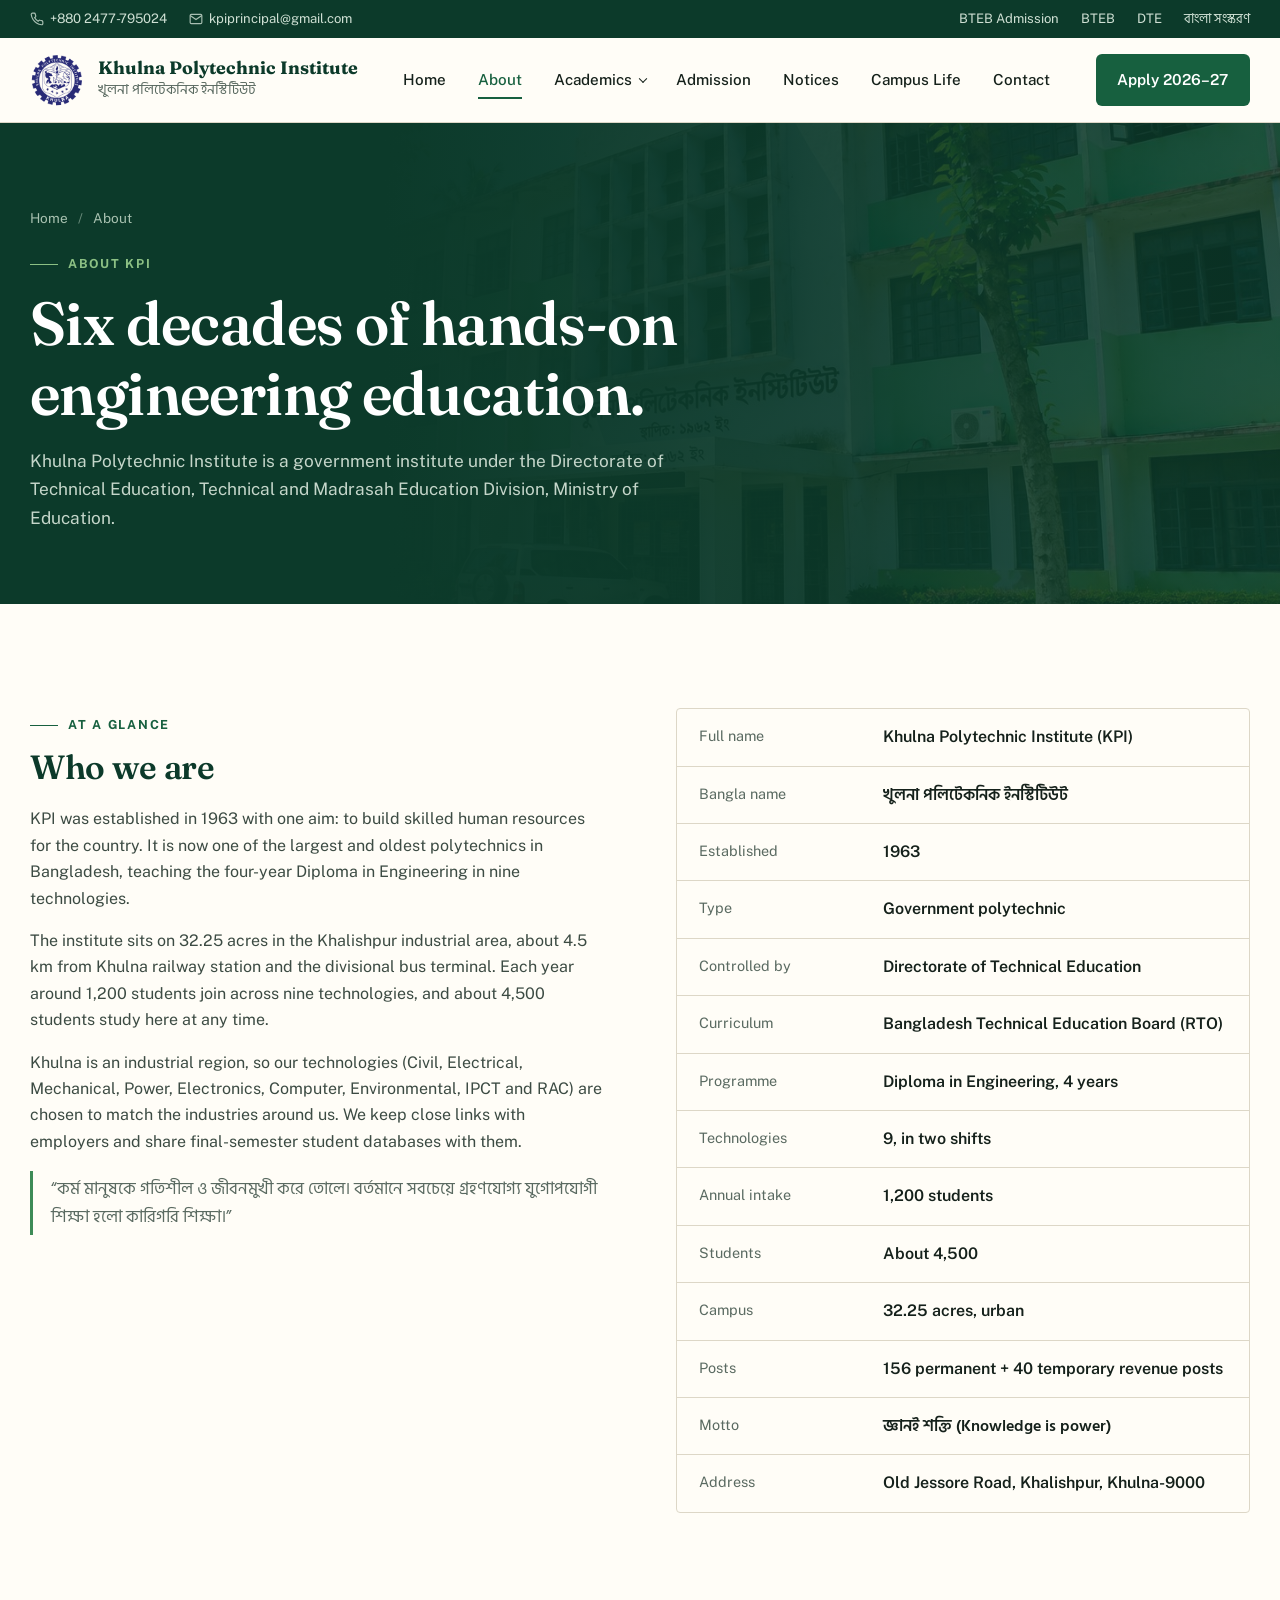
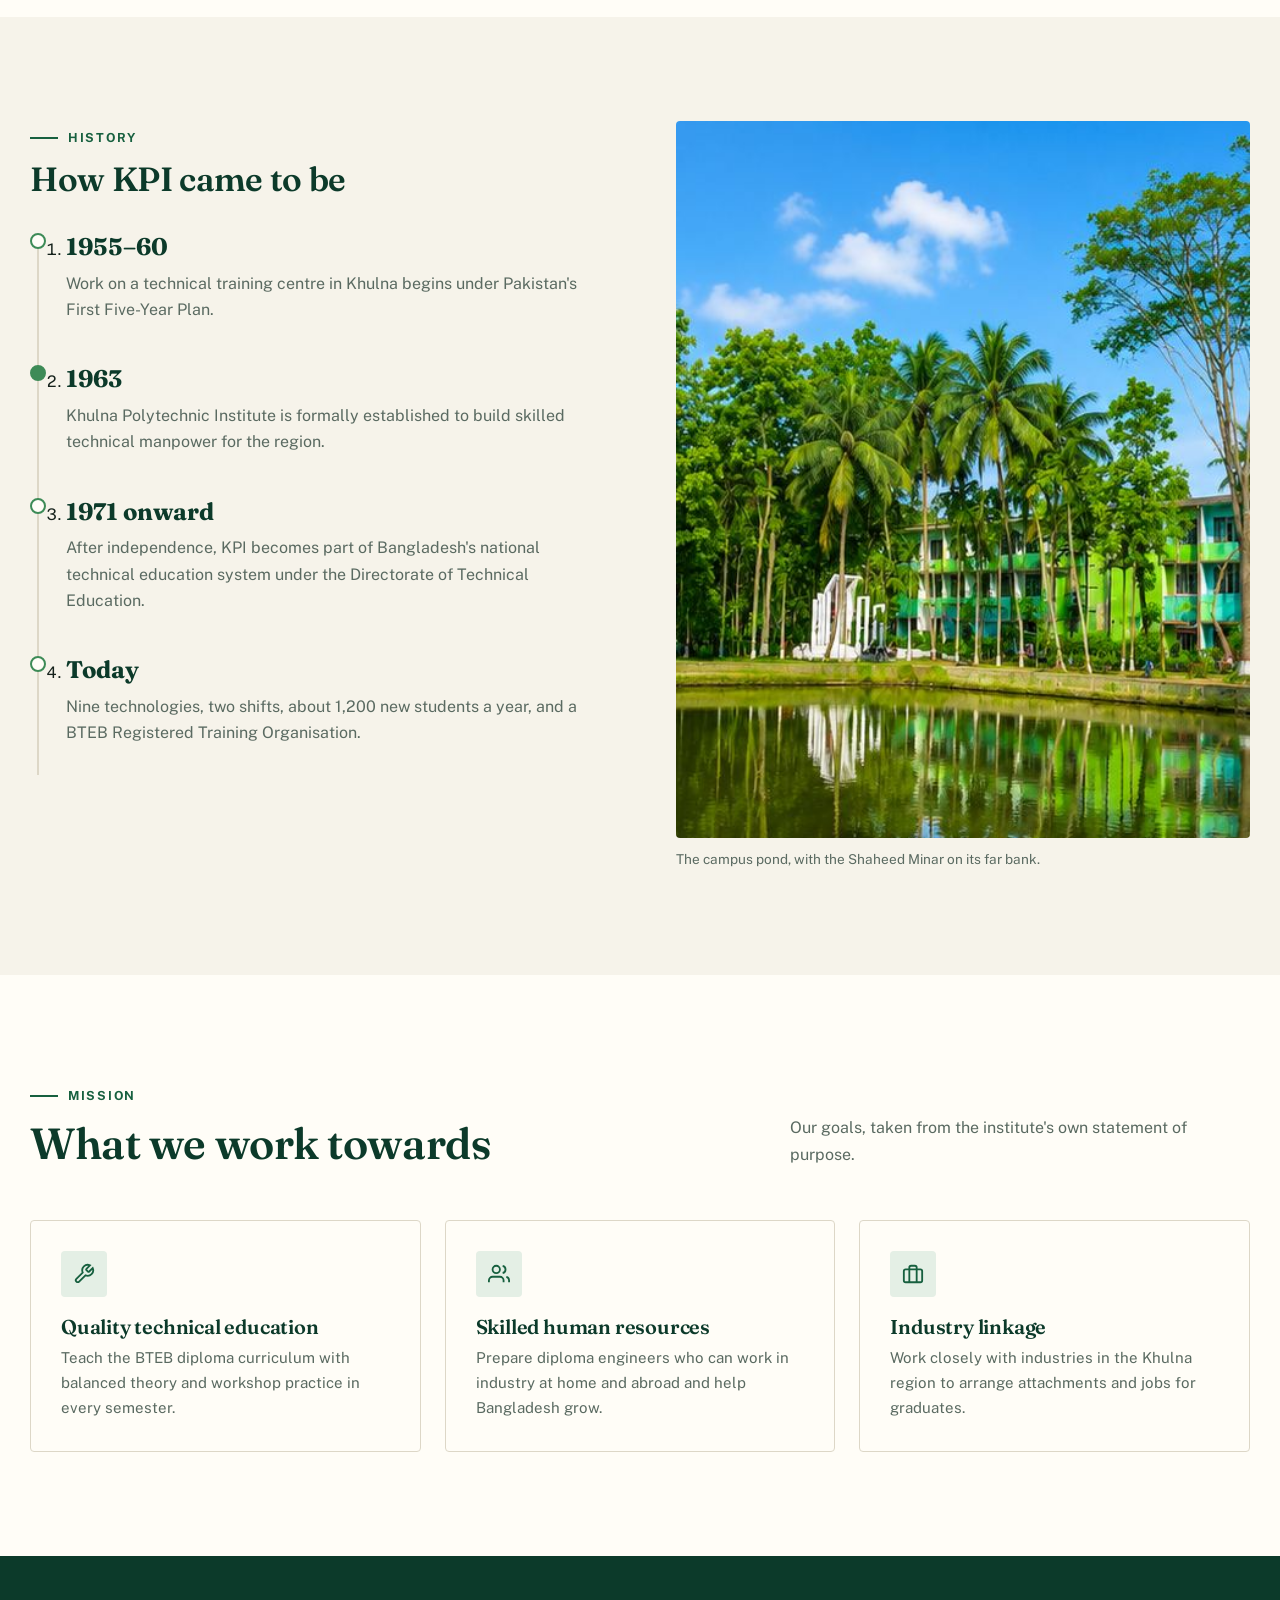
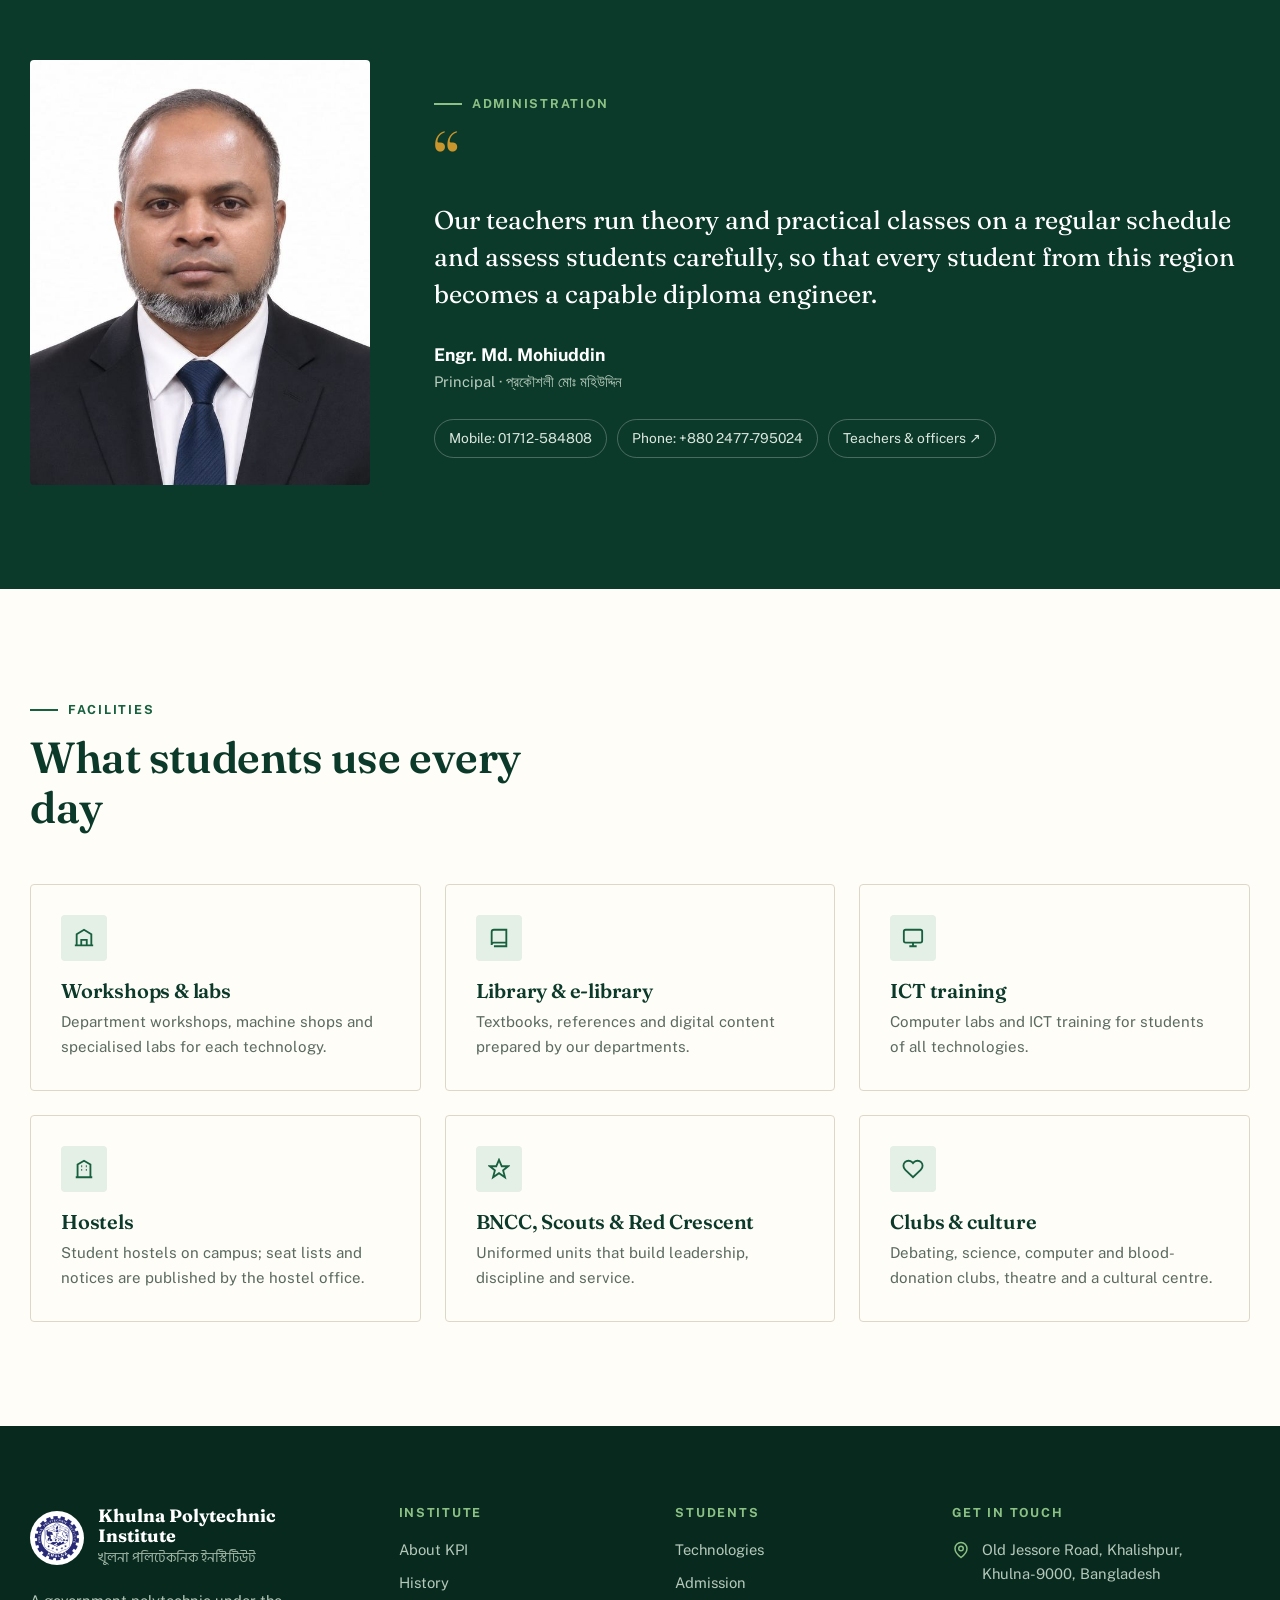
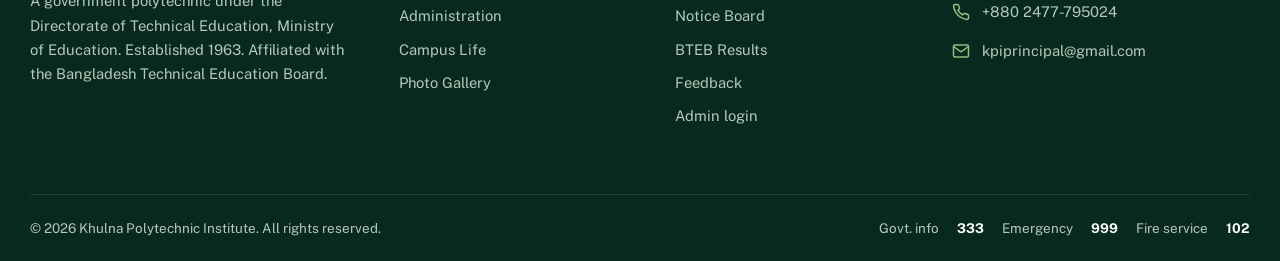
==== commit 8d193524: "Add PHP SQLite admin dashboard with secure authentication" ====
--- a/about.html
+++ b/about.html
@@ -235,6 +235,7 @@
           <li><a href="notices.html">Notice Board</a></li>
           <li><a href="https://www.bteb.gov.bd" target="_blank" rel="noopener">BTEB Results</a></li>
           <li><a href="contact.html">Feedback</a></li>
+          <li><a href="/admin">Admin login</a></li>
         </ul>
       </div>
       <div>
